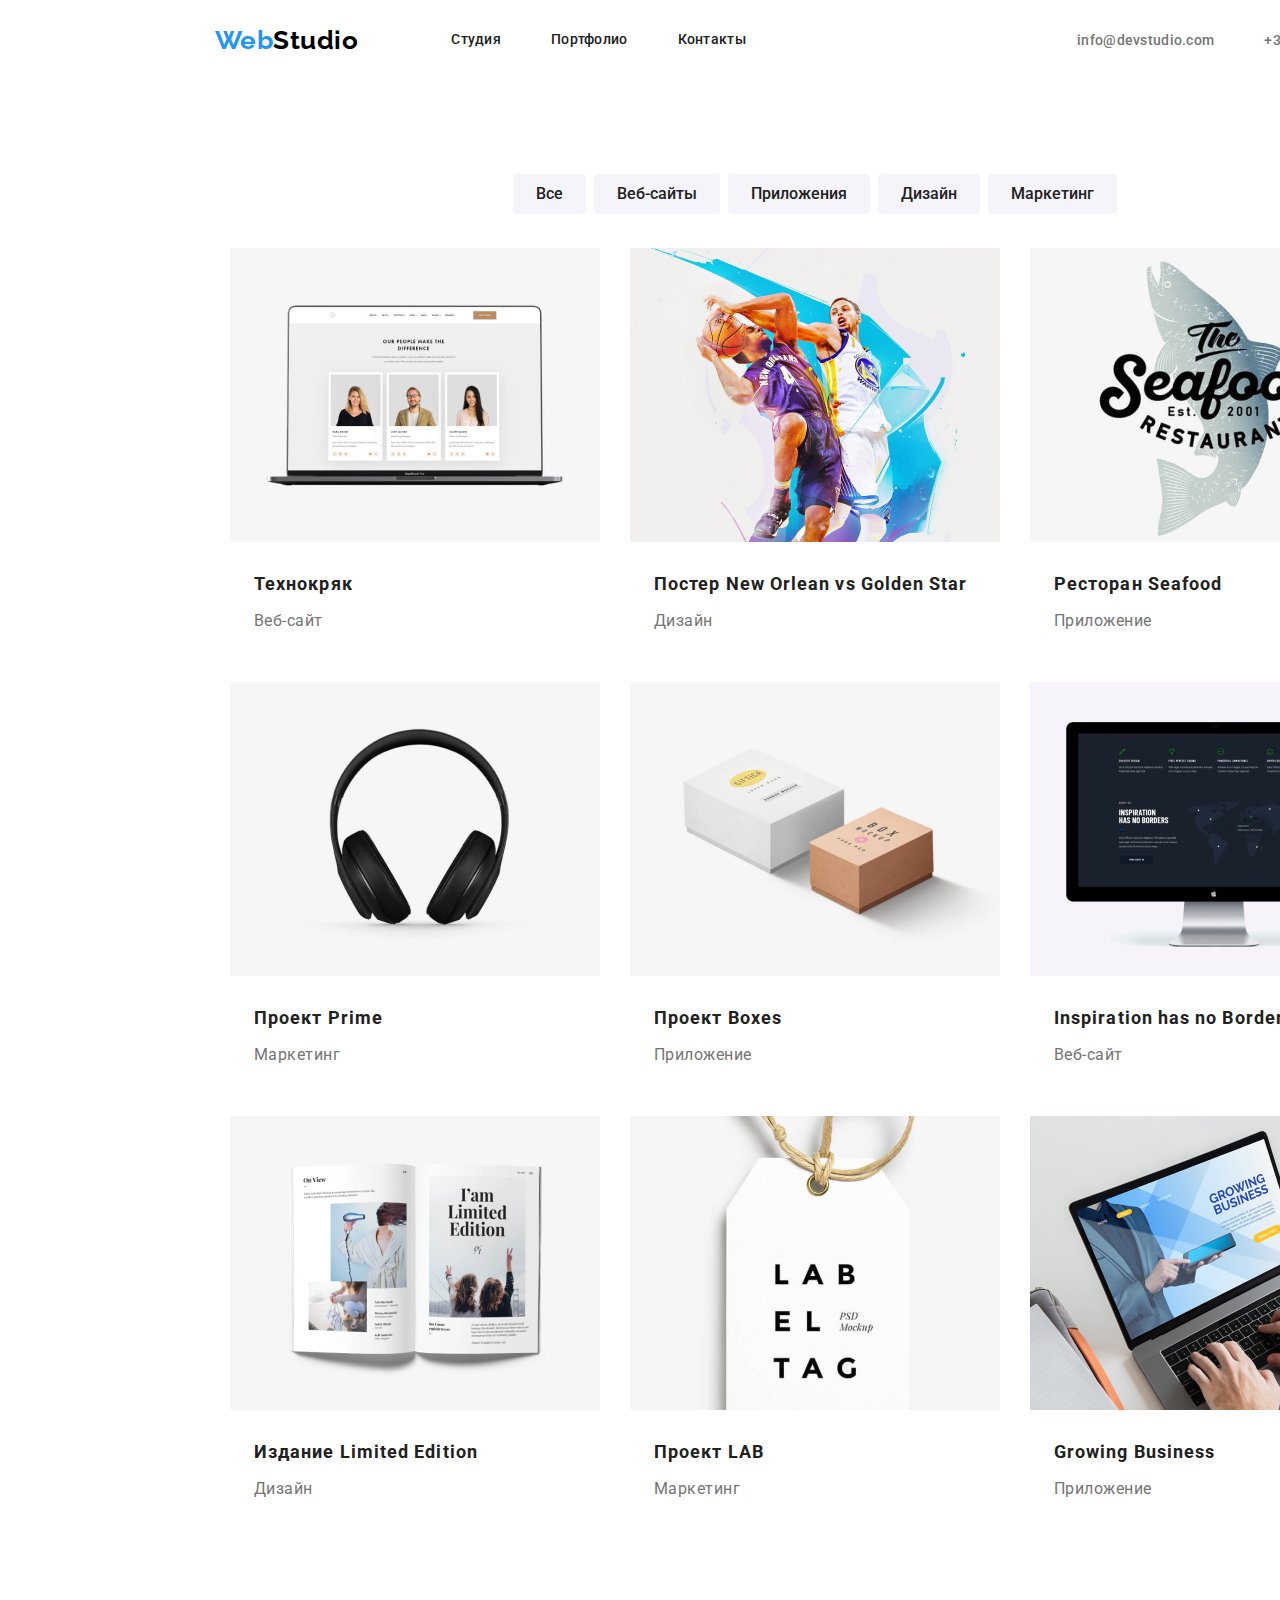
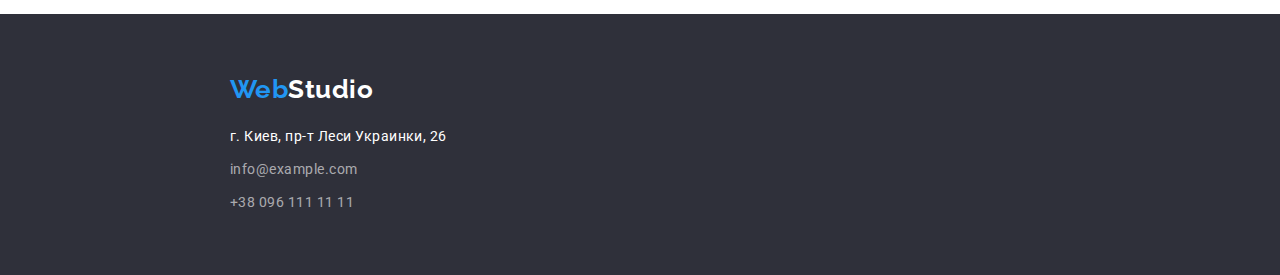
==== portfolio.html @ 3d1b394c "03-повне оформлення" ====
<!DOCTYPE html>
<html lang="ru">

<head>
    <meta charset="UTF-8">
    <meta http-equiv="X-UA-Compatible" content="IE=edge">
    <meta name="viewport" content="width=device-width, initial-scale=1.0">
    <title>Студия</title>
    <link rel="preconnect" href="https://fonts.googleapis.com">
    <link rel="preconnect" href="https://fonts.gstatic.com" crossorigin>
    <link
        href="https://fonts.googleapis.com/css2?family=Raleway:wght@700&family=Roboto:wght@400;500;700;900&display=swap"
        rel="stylesheet">
    <link rel="stylesheet"
        href="https://cdnjs.cloudflare.com/ajax/libs/modern-normalize/1.1.0/modern-normalize.min.css">
    <link rel="stylesheet" href="./css/styles.css">
</head>

<body>
    <!--Верхняя линия-->
    <header class="page-header">
        <div class="header">
            <nav class="navigation">
                <a class="logo-header" href="./index.html">
                    Web<span class="logo-black">Studio</span>
                </a>
                <ul class="site-nav">
                    <li class="item"> <a href="./index.html" class="link">Студия</a> </li>
                    <li class="item"> <a href="./portfolio.html" class="link">Портфолио</a> </li>
                    <li class="item"> <a href="" class="link">Контакты</a> </li>
                </ul>
            </nav>
            <ul class="contacts">
                <li class="item"> <a href="mailto:info@devstudio.com" class="link">info@devstudio.com</a> </li>

                <li class="item"> <a href="tel:+380961111111" class="link">+38 096 111 11 11</a> </li>
            </ul>
        </div>

    </header>
    <main>
        <section class="section">
            <div class="container">
        <h1 class="portfolio-title">Портфолио</h1>
            <!-- Кнопки -->
            <ul class="filters">
                <li class="item"><button class="button-filter" type="button">Все</button></li>
                <li class="item"><button class="button-filter" type="button">Веб-сайты</button></li>
                <li class="item"><button class="button-filter" type="button">Приложения</button></li>
                <li class="item"><button class="button-filter" type="button">Дизайн</button></li>
                <li class="item"><button class="button-filter" type="button">Маркетинг</button></li>
            </ul>
        <!-- Портфолио -->
        <ul class="portfolio-list">
            <li class="elements"> <img src="./images/technoquack.jpg" alt="Веб-сайт" width="370" height="294">
            <h2 class="title">Технокряк</h2>
            <p class="list">Веб-сайт</p> 
        </li>
            <li class="elements"> <img src="./images/neworlean-vs-golden-star.jpg" alt="Дизайн" width="370" height="294"> 
            <h2 class="title">Постер New Orlean vs Golden Star</h2>
            <p class="list">Дизайн</p>
            </li>
            <li class="elements"> <img src="./images/seafood.jpg" alt="Приложение" width="370" height="294"> 
            <h2 class="title">Ресторан Seafood</h2>
            <p class="list">Приложение</p>
            </li>
            <li class="elements"> <img src="./images/prime.jpg" alt="Маркетинг" width="370" height="294"> 
            <h2 class="title">Проект Prime</h2>
            <p class="list">Маркетинг</p>
            </li>
            <li class="elements"> <img src="./images/boxes.jpg" alt="Приложение" width="370" height="294"> 
            <h2 class="title">Проект Boxes</h2>
            <p class="list">Приложение</p>
            </li>
            <li class="elements"> <img src="./images/inspiration-has-no-borders.jpg" alt="Веб-сайт" width="370" height="294"> 
           <h2 class="title">Inspiration has no Borders</h2>
           <p class="list">Веб-сайт</p> 
            </li>
            <li class="elements"> <img src="./images/limited-edition.jpg" alt="Дизайн" width="370" height="294"> 
            <h2 class="title">Издание Limited Edition</h2>
            <p class="list">Дизайн</p>
            </li>
            <li class="elements"> <img src="./images/lab.jpg" alt="Маркетинг" width="370" height="294"> 
            <h2 class="title">Проект LAB</h2>
            <p class="list">Маркетинг</p>
            </li>
            <li class="elements"> <img src="./images/growing-business.jpg" alt="Приложение" width="370" height="294"> 
            <h2 class="title">Growing Business</h2>
            <p class="list">Приложение</p>
            </li>
        </ul>
        </div>
        </section>
    </main>
    
    <!--Подвал-->
    <footer class="page-footer">
        <div class="footer">
            <a class="logo-footer" href="./index.html">Web<span class="logo-white">Studio</span></a>
    
            <address>
                <ul class="address">
                    <li class="element">
                        <p class="title"> г. Киев, пр-т Леси Украинки, 26 </p>
                    </li>
                    <li class="element"> <a class="item" href="mailto:info@example.com">info@example.com</a> </li>
                    <li class="element"> <a class="item" href="tel:+380961111111">+38 096 111 11 11</a> </li>
                </ul>
            </address>
        </div>
    </footer>
    </body>
    
    </html>
---- css/styles.css ----
:root {
--primary-text-color: #757575;
--title-text-color: #212121;
--accent-color: #2196F3;
--background-black-color: #2F303A;
--main-bg-color: #FFFFFF;
--primary-bg-color: #F5F4FA;
}
 
/* body */

body {
    color: var(--title-text-color);
    background-color: var(--main-bg-color);

    font-family: 'Roboto',
    sans-serif;
    font-style: normal;
    letter-spacing: 0.03em;
}

/* header */

ul {
    list-style: none;
    padding-left: 0;
}

.page-header {
    width: 1600px;
    margin: 0 auto;
}

.header {
display: flex;
align-items: center;
justify-content: right;
padding: 0 15px;
 margin: 0 auto;
 width: 1200px;
}

.navigation {
    align-items: center;
    display: flex;
}


/* logo */

.logo-header {
color: var(--accent-color);
font-weight: 700;
font-family: 'Raleway',
sans-serif;
font-size: 26px;
line-height: 1.19;
text-decoration: none;
}

.logo-black {
    color: #000000;
}

/* site nav */

.site-nav {
    display: flex;
    margin-top: 0;
    margin-bottom: 0;
    margin-left: 93px;
}


.site-nav .item + .item {
    margin-left: 50px;
}

.site-nav .link {
    display: block;
    padding-top: 32px;
    padding-bottom: 32px;

    color: var(--title-text-color);
}

/* contacts */

.contacts {
    display: flex;
    padding: 0;
    margin-top: 0;
    margin-right: 0;
    margin-bottom: 0;
    margin-left: auto;
    padding-inline-start: 40px;
}

.contacts .item+.item {
    margin-left: 50px;
}

.contacts .link {
padding-top: 32px;
padding-bottom: 32px;

    color: var(--primary-text-color); 
}

/* site nav, contacts */

.site-nav .link,
.contacts .link {
font-weight: 500;
font-size: 14px;
line-height: 1.14;
letter-spacing: 0.02em;
text-decoration: none;
}

.site-nav .link:hover,
.site-nav .link:focus, 
.contacts .link:hover,
.site-nav .link:focus {
color: var(--accent-color);
}

/* hero */

.hero {
text-align: center;
padding: 200px 452px;
width: 1600px;
margin: 0 auto;

background: var(--background-black-color);
}

.hero-title {
width: 696px;
margin-top: 0;
margin-bottom: 30px;
margin-right: auto;
margin-left: auto;


    color: var(--main-bg-color);

    font-weight: 900;
    font-size: 44px;
    line-height: 1.36;
    text-transform: uppercase;
    letter-spacing: 0.06em;
   
}

/* button */

.button {
border-radius: 4px;
padding: 10px 32px;
border: 1px solid transparent;


color: var(--main-bg-color);
background-color: var(--accent-color);

font-family: inherit;
font-weight: 700;
font-size: 16px;
line-height: 1,88;
letter-spacing: 0.06em;
}

/* feature-list */

.section {
padding-top: 94px;
padding-right: 215px;
padding-bottom: 94px;
padding-left: 215px;
}

.container {
    padding: 0 15px;
    margin: 0 auto;
    width: 1200px;
    
}

.section-title {
margin-top: 0;
margin-bottom: 50px;
text-align: center;

    font-weight: 700;
    font-size: 36px;
    line-height: 1.17;
}

.feature-list {
    display: flex;
    margin-top: 0;
    margin-bottom: 0;
}

.feature-list .item {
min-width: 270px;
}

.feature-list .item+.item {
    margin-left: 30px;
}


.feature-list .title {
margin-top: 0;
margin-bottom: 10px;
   
font-weight: 700;
font-size: 14px;
line-height: 1.14;
text-transform: uppercase;

}

.feature-list .title-list {
    margin-top: 0;
    margin-bottom: 0;

    color: var(--primary-text-color);

    font-weight: 400;
    font-size: 14px;
    line-height: 1.71;
}

/* work list */

.section-work {
    width: 1600px;
    padding-top: 0;
    padding-right: 215px;
    padding-bottom: 0;
    padding-left: 215px;
    margin: 0 auto;
}

.work-list {
    display: flex;
    flex-wrap: wrap;
    margin-top: 0;
    margin-bottom: 0;
}

.work-list .item {
    width: calc((100% - 60px) / 3);

    margin-right: 30px;
    margin-bottom: 0;
}

.work-list .item:nth-child(3n) {
    margin-right: 0;
}
/* team */


.section-team {
    width: 1600px;
    padding-top: 0;
    padding-right: 215px;
    padding-bottom: 0;
    padding-left: 215px;
    margin: 0 auto;

background-color: var(--primary-bg-color);
}

.team {
    display: flex;
    flex-wrap: wrap;
    margin-top: 0;
    margin-bottom: 0;
}

.team-card {
width: calc((100% - 90px) / 4); 
margin-right: 30px;
margin-bottom: 0;

background-color: var(--main-bg-color);
}

.team-card:nth-child(4n) {
    margin-right: 0;
}

.team-image {
    margin-bottom: 30px;
}

.team .team-title {   
margin-top: 0;
margin-bottom: 10px;

    font-weight: 500;
    font-size: 16px;
    line-height: 1.19;
}

.team .team-list {
margin-top: 0;
margin-bottom: 30px;

    color: var(--primary-text-color);

    font-weight: 400;
    font-size: 16px;
    line-height: 1.19;
}

/* footer */

.page-footer {
width: 1600px;
margin: 0 auto;
padding-top: 60px;
padding-right: 1154px;
padding-bottom: 60px;
padding-left: 215px;

background-color: var(--background-black-color);
}

.footer {
padding: 0 15px;
margin: 0 auto;
width: 1200px;
}

.logo-footer {
color: var(--accent-color);
font-weight: 700;
font-family: 'Raleway',
sans-serif;
font-size: 26px;
line-height: 1.19;
text-decoration: none;
}

.logo-white {
    color: var(--main-bg-color);
}

.address {
margin-top: 20px;
margin-bottom: 0;
}

.address .element+.element {
margin-top: 9px;
}

.address .title,
.address .item {
    font-style: normal;
    font-weight: 400;
    font-size: 14px;
    line-height: 1.71;
    text-decoration: none;
}

.address .title {
margin: 0;

color: var(--main-bg-color);
}

.address .item {
margin: 0; 
color: rgba(255, 255, 255, 0.6);
}

.address .title:hover,
.address .title:focus,
.address .item:hover,
.address .item:focus {
    color: var(--accent-color);
}

/* portfolio */

/* butttons filtr */

.portfolio-title {
    margin-top: 0;
    margin-bottom: 0;
    text-align: center;
    display: none;
}

.filters {
    display: flex;
justify-content: center;
    padding-left: 0;
    padding-right: 0;
    margin-top: 0;
    margin-bottom: 34px;

    background-color: ;
}

.filters .item {
}

.filters .item+.item {
    margin-left: 8px;

}

.button-filter {
border-radius: 4px;
padding: 6px 22px;
border: 1px solid transparent;

color: var(--title-text-color);
background-color: var(--primary-bg-color);

font-family: inherit;
font-weight: 500;
font-size: 16px;
line-height: 1.62;

} 
 .button-filter:hover, .button-filter:focus {
    color: var(--main-bg-color);
    background-color: var(--accent-color);
}

/* portfolio-list */

.portfolio-list {
display: flex;
flex-wrap: wrap;
margin-top: 0;
margin-bottom: 0;
}

.portfolio-list .elements {
width: calc((100% - 60px) / 3);
height: 404px;
margin-right: 30px;
margin-bottom: 30px;
}

.portfolio-list .elements:nth-last-child(-n + 3) {
    margin-bottom: 0;
} 

.portfolio-list .elements:nth-child(3n) {
    margin-right: 0;
} 

.portfolio-list .title {
margin-top: 20px;
margin-right: 24px;
margin-bottom: 4px;
margin-left: 24px;

font-weight: 700;
font-size: 18px;
line-height: 2;
letter-spacing: 0.06em;
}

.portfolio-list .list {
margin-top: 0;
margin-right: 24px;
margin-bottom: 20px;
margin-left: 24px;

color: var(--primary-text-color);

font-weight: 400;
font-size: 16px;
line-height: 1.88;
}
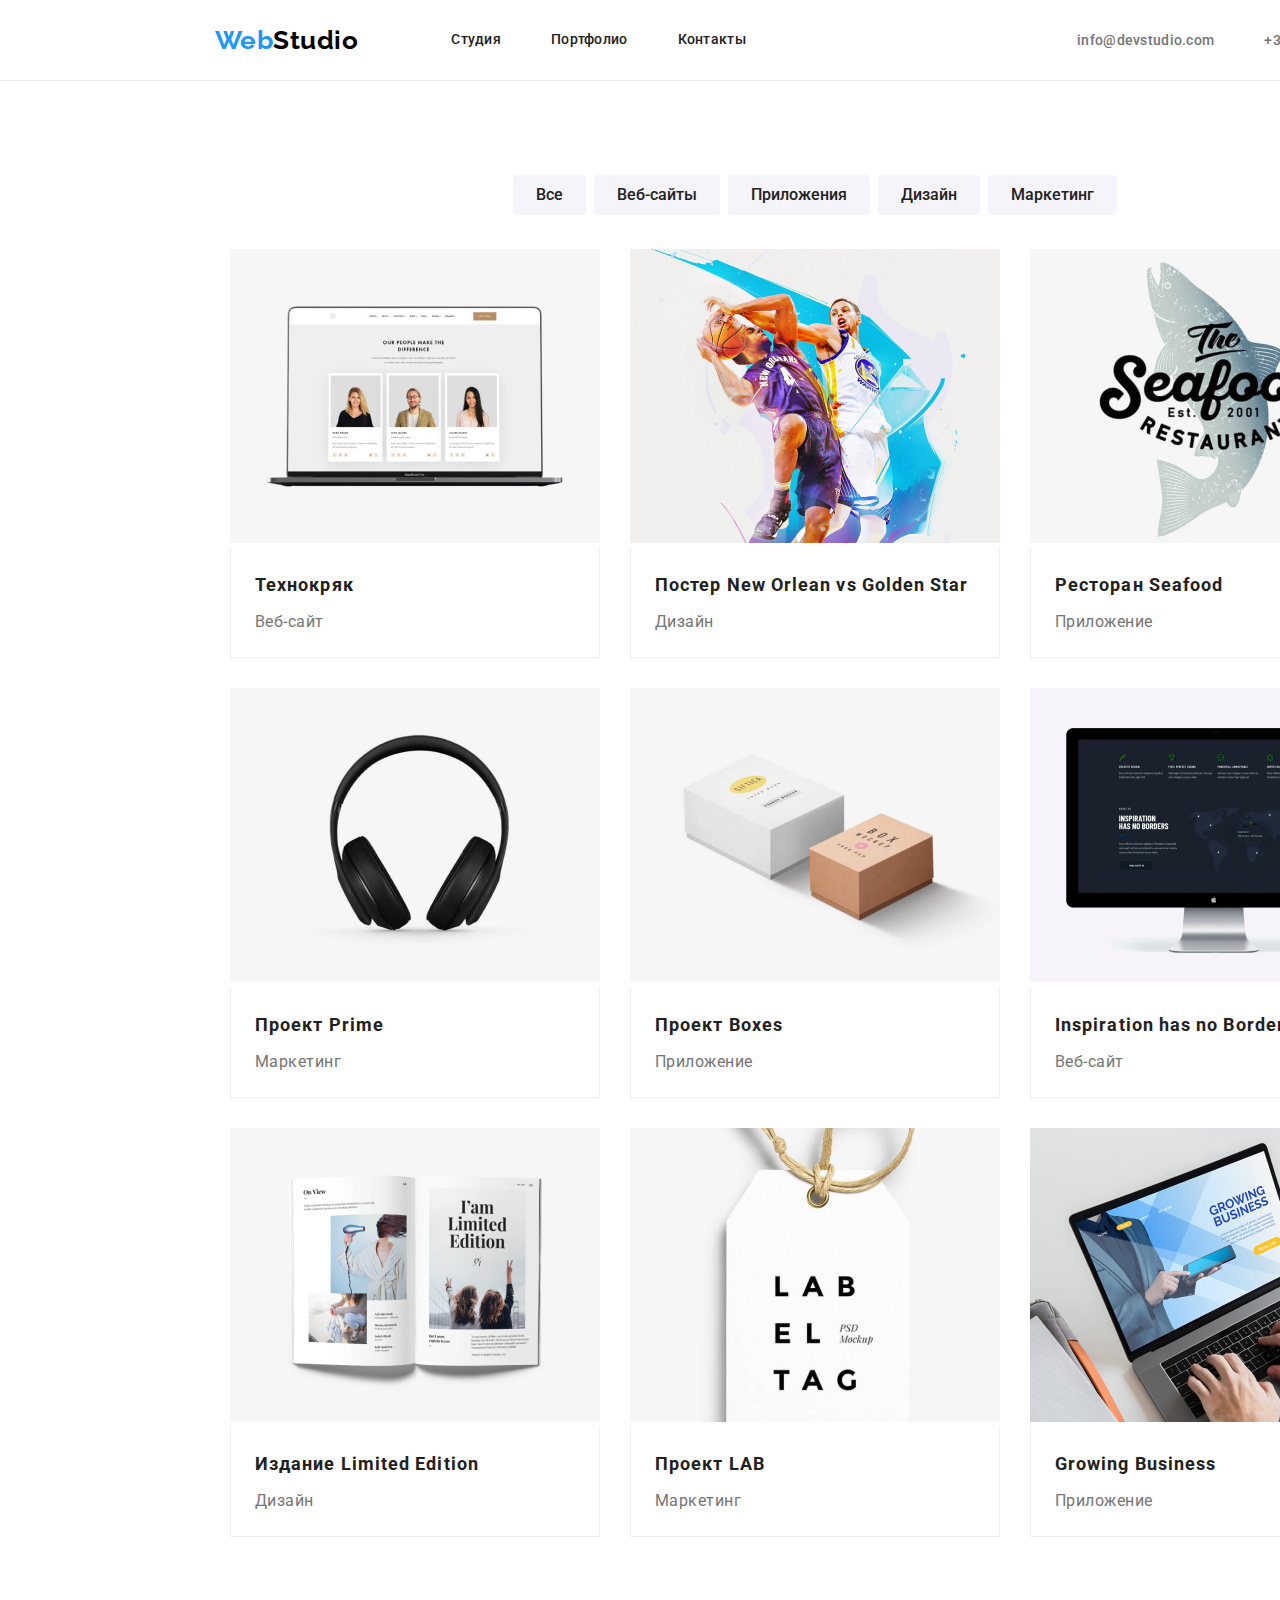
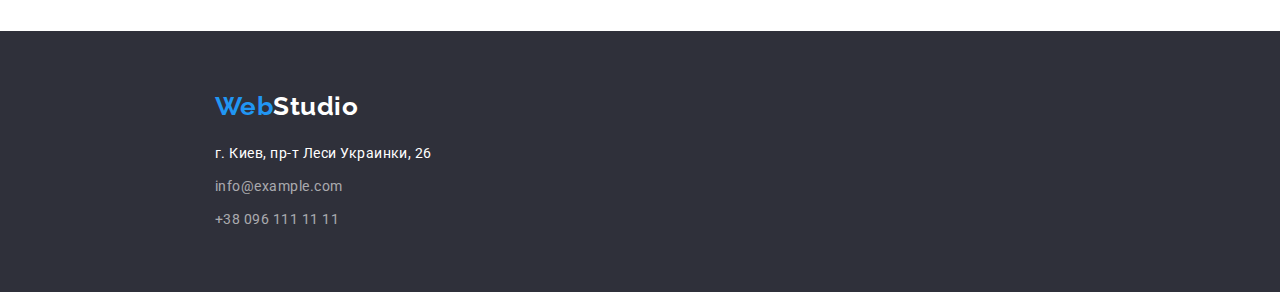
==== commit c568b648: "03-всі рамки" ====
--- a/portfolio.html
+++ b/portfolio.html
@@ -41,7 +41,7 @@
     <main>
         <section class="section">
             <div class="container">
-        <h1 class="portfolio-title">Портфолио</h1>
+        <h1 class="portfolio-title">Портфолио 2</h1>
             <!-- Кнопки -->
             <ul class="filters">
                 <li class="item"><button class="button-filter" type="button">Все</button></li>
@@ -53,40 +53,40 @@
         <!-- Портфолио -->
         <ul class="portfolio-list">
             <li class="elements"> <img src="./images/technoquack.jpg" alt="Веб-сайт" width="370" height="294">
-            <h2 class="title">Технокряк</h2>
-            <p class="list">Веб-сайт</p> 
-        </li>
+            <div class="container-title"> <h2 class="title">Технокряк</h2>
+            <p class="list">Веб-сайт</p> </div> 
+            </li>
             <li class="elements"> <img src="./images/neworlean-vs-golden-star.jpg" alt="Дизайн" width="370" height="294"> 
-            <h2 class="title">Постер New Orlean vs Golden Star</h2>
-            <p class="list">Дизайн</p>
+            <div class="container-title"> <h2 class="title">Постер New Orlean vs Golden Star</h2>
+            <p class="list">Дизайн</p> </div>  
             </li>
             <li class="elements"> <img src="./images/seafood.jpg" alt="Приложение" width="370" height="294"> 
-            <h2 class="title">Ресторан Seafood</h2>
-            <p class="list">Приложение</p>
+            <div class="container-title"> <h2 class="title">Ресторан Seafood</h2>
+            <p class="list">Приложение</p> </div>  
             </li>
             <li class="elements"> <img src="./images/prime.jpg" alt="Маркетинг" width="370" height="294"> 
-            <h2 class="title">Проект Prime</h2>
-            <p class="list">Маркетинг</p>
+            <div class="container-title"> <h2 class="title">Проект Prime</h2>   
+            <p class="list">Маркетинг</p> </div>
             </li>
             <li class="elements"> <img src="./images/boxes.jpg" alt="Приложение" width="370" height="294"> 
-            <h2 class="title">Проект Boxes</h2>
-            <p class="list">Приложение</p>
+            <div class="container-title"> <h2 class="title">Проект Boxes</h2>
+            <p class="list">Приложение</p> </div>  
             </li>
             <li class="elements"> <img src="./images/inspiration-has-no-borders.jpg" alt="Веб-сайт" width="370" height="294"> 
-           <h2 class="title">Inspiration has no Borders</h2>
-           <p class="list">Веб-сайт</p> 
+            <div class="container-title"> <h2 class="title">Inspiration has no Borders</h2>
+            <p class="list">Веб-сайт</p> </div>  
             </li>
             <li class="elements"> <img src="./images/limited-edition.jpg" alt="Дизайн" width="370" height="294"> 
-            <h2 class="title">Издание Limited Edition</h2>
-            <p class="list">Дизайн</p>
+            <div class="container-title"> <h2 class="title">Издание Limited Edition</h2>
+            <p class="list">Дизайн</p> </div>  
             </li>
             <li class="elements"> <img src="./images/lab.jpg" alt="Маркетинг" width="370" height="294"> 
-            <h2 class="title">Проект LAB</h2>
-            <p class="list">Маркетинг</p>
+            <div class="container-title"> <h2 class="title">Проект LAB</h2>
+            <p class="list">Маркетинг</p> </div> 
             </li>
             <li class="elements"> <img src="./images/growing-business.jpg" alt="Приложение" width="370" height="294"> 
-            <h2 class="title">Growing Business</h2>
-            <p class="list">Приложение</p>
+            <div class="container-title"> <h2 class="title">Growing Business</h2>
+            <p class="list">Приложение</p> </div> 
             </li>
         </ul>
         </div>
--- a/css/styles.css
+++ b/css/styles.css
@@ -29,6 +29,7 @@
 .page-header {
     width: 1600px;
     margin: 0 auto;
+    border-bottom: 1px solid #ECECEC;
 }
 
 .header {
@@ -175,10 +176,12 @@
 /* feature-list */
 
 .section {
+width: 1600px;
 padding-top: 94px;
 padding-right: 215px;
 padding-bottom: 94px;
 padding-left: 215px;
+margin: 0 auto;
 }
 
 .container {
@@ -241,7 +244,7 @@
     width: 1600px;
     padding-top: 0;
     padding-right: 215px;
-    padding-bottom: 0;
+    padding-bottom: 94px;
     padding-left: 215px;
     margin: 0 auto;
 }
@@ -263,14 +266,16 @@
 .work-list .item:nth-child(3n) {
     margin-right: 0;
 }
+
 /* team */
 
 
 .section-team {
+
     width: 1600px;
-    padding-top: 0;
+    padding-top: 94px;
     padding-right: 215px;
-    padding-bottom: 0;
+    padding-bottom: 94px;
     padding-left: 215px;
     margin: 0 auto;
 
@@ -332,13 +337,7 @@
 
 background-color: var(--background-black-color);
 }
-
-.footer {
-padding: 0 15px;
-margin: 0 auto;
-width: 1200px;
-}
-
+   
 .logo-footer {
 color: var(--accent-color);
 font-weight: 700;
@@ -447,26 +446,33 @@
 margin-bottom: 0;
 }
 
-.portfolio-list .elements {
+.elements {
 width: calc((100% - 60px) / 3);
-height: 404px;
 margin-right: 30px;
 margin-bottom: 30px;
 }
 
-.portfolio-list .elements:nth-last-child(-n + 3) {
+.elements:nth-last-child(-n + 3) {
     margin-bottom: 0;
 } 
 
-.portfolio-list .elements:nth-child(3n) {
+.elements:nth-child(3n) {
     margin-right: 0;
 } 
 
-.portfolio-list .title {
-margin-top: 20px;
-margin-right: 24px;
+.container-title {
+    padding: 20px 24px;
+    border-right: 1px solid #EEEEEE;
+    border-bottom: 1px solid #EEEEEE;
+    border-left: 1px solid #EEEEEE;
+}
+
+.container-title > .title {
+margin-top: 0;
+margin-right: 0;
 margin-bottom: 4px;
-margin-left: 24px;
+margin-left: o;
+
 
 font-weight: 700;
 font-size: 18px;
@@ -474,11 +480,8 @@
 letter-spacing: 0.06em;
 }
 
-.portfolio-list .list {
-margin-top: 0;
-margin-right: 24px;
-margin-bottom: 20px;
-margin-left: 24px;
+.container-title > .list {
+margin: 0;
 
 color: var(--primary-text-color);
 
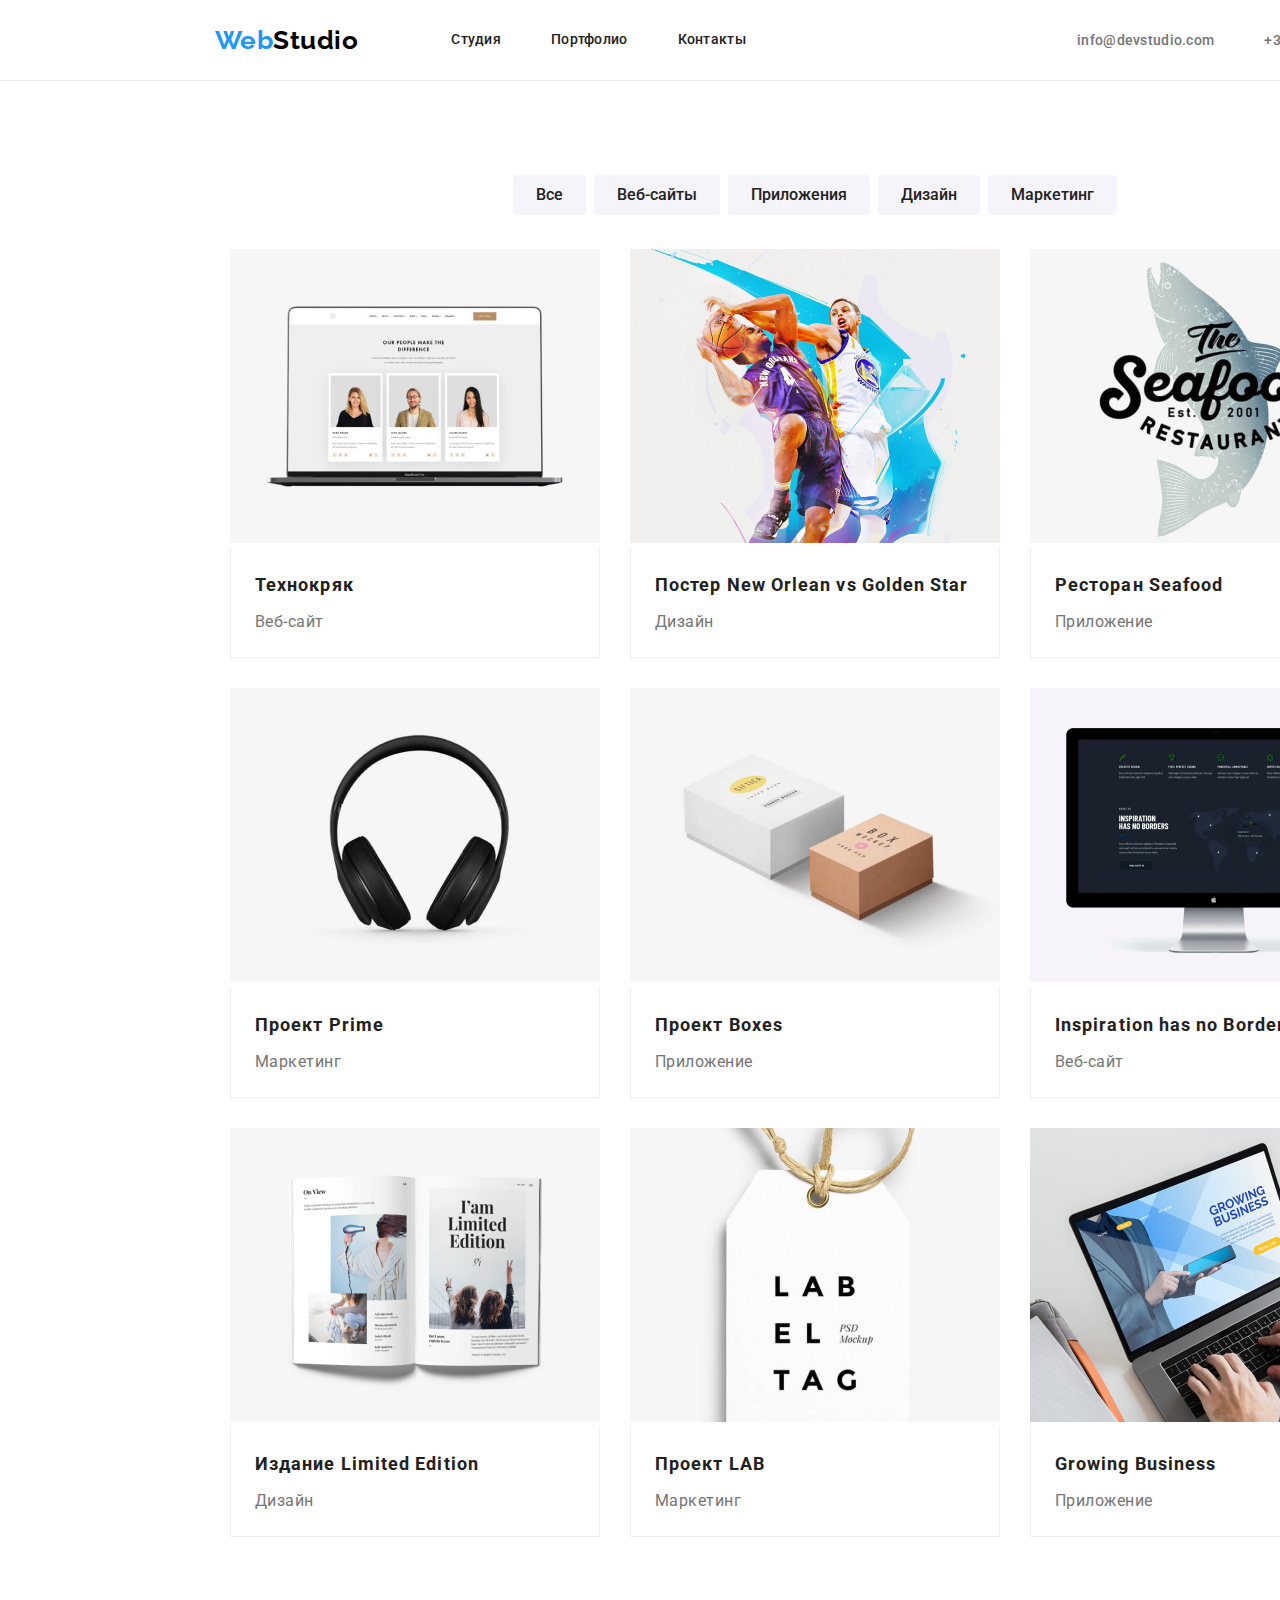
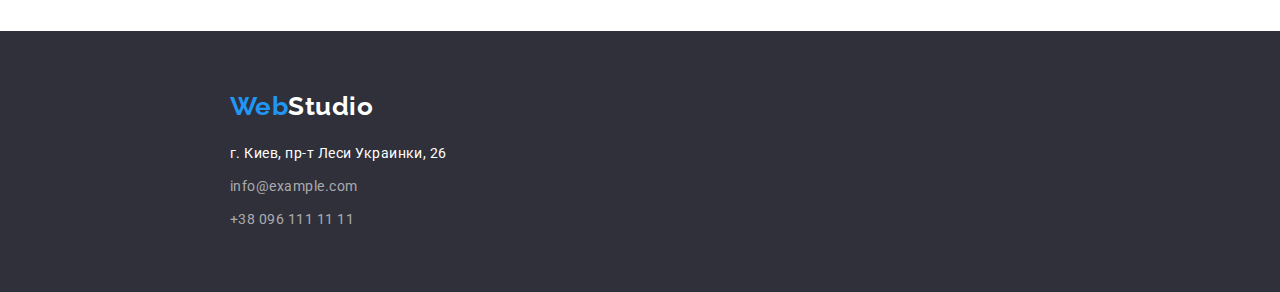
==== commit 819e021b: "03-зміни наша команда" ====
--- a/portfolio.html
+++ b/portfolio.html
@@ -41,7 +41,7 @@
     <main>
         <section class="section">
             <div class="container">
-        <h1 class="portfolio-title">Портфолио 2</h1>
+        <h1 class="title-hidden">Портфолио</h1>
             <!-- Кнопки -->
             <ul class="filters">
                 <li class="item"><button class="button-filter" type="button">Все</button></li>
@@ -95,7 +95,7 @@
     
     <!--Подвал-->
     <footer class="page-footer">
-        <div class="footer">
+        <div class="container">
             <a class="logo-footer" href="./index.html">Web<span class="logo-white">Studio</span></a>
     
             <address>
--- a/css/styles.css
+++ b/css/styles.css
@@ -271,7 +271,6 @@
 
 
 .section-team {
-
     width: 1600px;
     padding-top: 94px;
     padding-right: 215px;
@@ -283,6 +282,7 @@
 }
 
 .team {
+    text-align: center;
     display: flex;
     flex-wrap: wrap;
     margin-top: 0;
@@ -290,6 +290,7 @@
 }
 
 .team-card {
+
 width: calc((100% - 90px) / 4); 
 margin-right: 30px;
 margin-bottom: 0;
@@ -301,13 +302,12 @@
     margin-right: 0;
 }
 
-.team-image {
-    margin-bottom: 30px;
-}
 
 .team .team-title {   
-margin-top: 0;
+margin-top: 30px;
 margin-bottom: 10px;
+
+
 
     font-weight: 500;
     font-size: 16px;
@@ -392,7 +392,7 @@
 
 /* butttons filtr */
 
-.portfolio-title {
+.title-hidden {
     margin-top: 0;
     margin-bottom: 0;
     text-align: center;
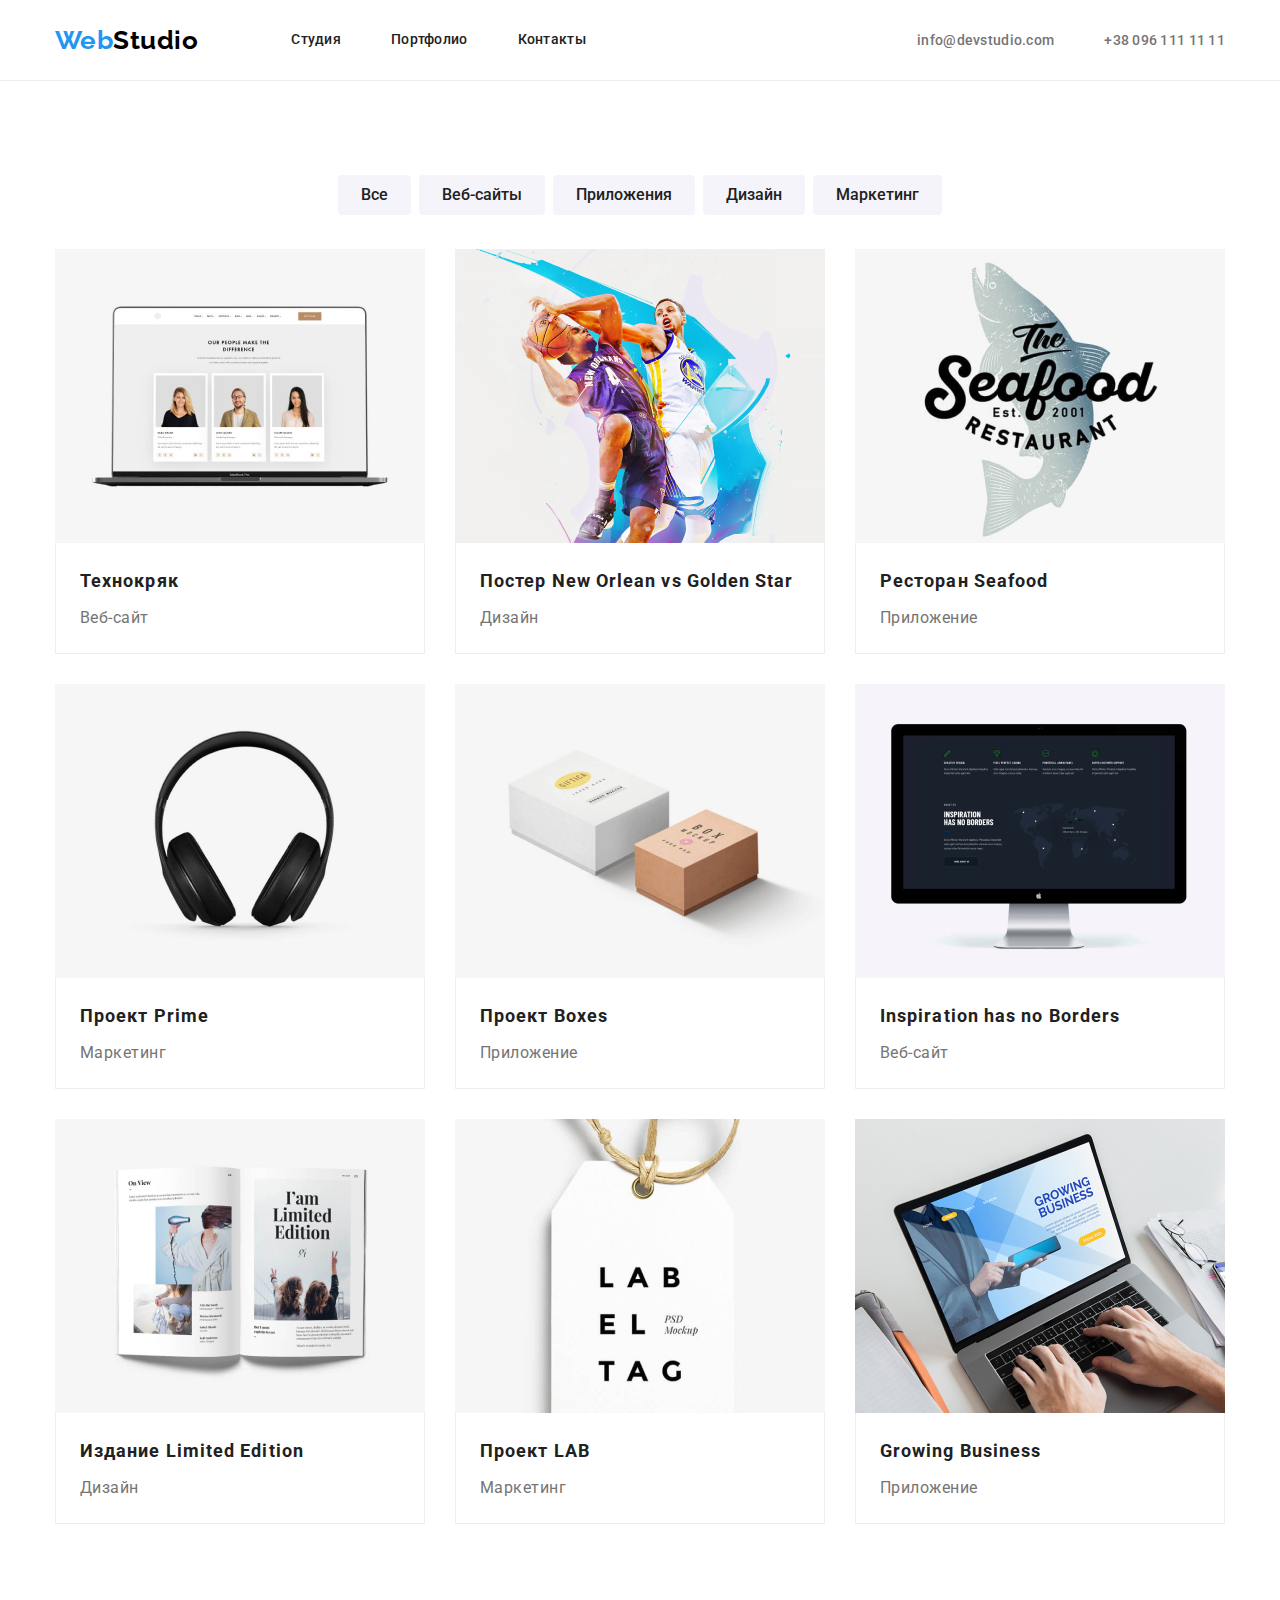
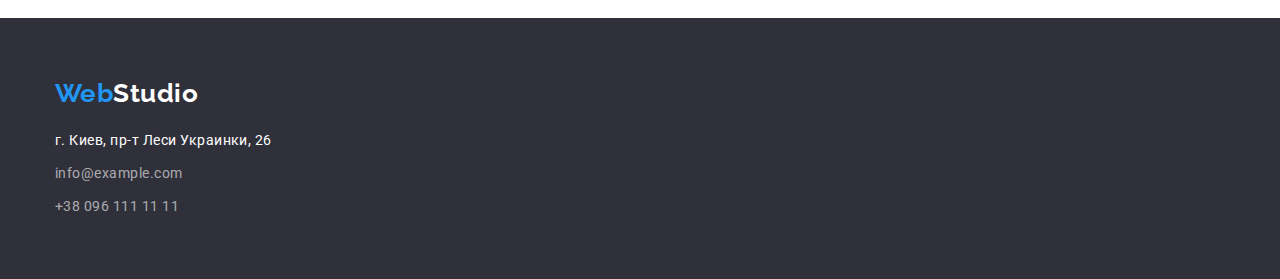
==== commit 38b41f8e: "03-марджини і падінги виправлення" ====
--- a/portfolio.html
+++ b/portfolio.html
@@ -19,22 +19,25 @@
 <body>
     <!--Верхняя линия-->
     <header class="page-header">
-        <div class="header">
-            <nav class="navigation">
-                <a class="logo-header" href="./index.html">
-                    Web<span class="logo-black">Studio</span>
-                </a>
-                <ul class="site-nav">
-                    <li class="item"> <a href="./index.html" class="link">Студия</a> </li>
-                    <li class="item"> <a href="./portfolio.html" class="link">Портфолио</a> </li>
-                    <li class="item"> <a href="" class="link">Контакты</a> </li>
+        <div class="container">
+            <div class="header">
+                <nav class="navigation">
+                    <a class="logo-header" href="./index.html">
+                        Web<span class="logo-black">Studio</span>
+                    </a>
+                    <ul class="site-nav">
+                        <li class="item"> <a href="./index.html" class="link">Студия</a> </li>
+                        <li class="item"> <a href="./portfolio.html" class="link">Портфолио</a> </li>
+                        <li class="item"> <a href="" class="link">Контакты</a> </li>
+                    </ul>
+                </nav>
+                <ul class="contacts">
+                    <li class="item"> <a href="mailto:info@devstudio.com" class="link">info@devstudio.com</a> </li>
+
+                    <li class="item"> <a href="tel:+380961111111" class="link">+38 096 111 11 11</a> </li>
                 </ul>
-            </nav>
-            <ul class="contacts">
-                <li class="item"> <a href="mailto:info@devstudio.com" class="link">info@devstudio.com</a> </li>
+            </div>
 
-                <li class="item"> <a href="tel:+380961111111" class="link">+38 096 111 11 11</a> </li>
-            </ul>
         </div>
 
     </header>
--- a/css/styles.css
+++ b/css/styles.css
@@ -12,7 +12,6 @@
 body {
     color: var(--title-text-color);
     background-color: var(--main-bg-color);
-
     font-family: 'Roboto',
     sans-serif;
     font-style: normal;
@@ -21,36 +20,58 @@
 
 /* header */
 
+h1,
+h2,
+h3,
+h4,
+h5,
+h6,
+p {
+margin: 0;
+padding: 0;
+
+}
+
+
 ul {
-    list-style: none;
-    padding-left: 0;
+list-style: none;
+padding-left: 0;
+margin-top: 0;
+margin-bottom: 0;
+}
+
+img {
+display: block;
+max-width: 100%;
+height: auto;
 }
 
 .page-header {
-    width: 1600px;
-    margin: 0 auto;
-    border-bottom: 1px solid #ECECEC;
+border-bottom: 1px solid #ECECEC;
+}
+
+.container {
+padding: 0 15px;
+margin: 0 auto;
+width: 1200px;
 }
 
 .header {
 display: flex;
 align-items: center;
 justify-content: right;
-padding: 0 15px;
- margin: 0 auto;
- width: 1200px;
 }
 
 .navigation {
-    align-items: center;
-    display: flex;
-}
-
+align-items: center;
+display: flex;
+}
 
 /* logo */
 
 .logo-header {
 color: var(--accent-color);
+
 font-weight: 700;
 font-family: 'Raleway',
 sans-serif;
@@ -60,52 +81,43 @@
 }
 
 .logo-black {
-    color: #000000;
+color: #000000;
 }
 
 /* site nav */
 
 .site-nav {
-    display: flex;
-    margin-top: 0;
-    margin-bottom: 0;
-    margin-left: 93px;
+display: flex;
+margin-left: 93px;
 }
 
 
 .site-nav .item + .item {
-    margin-left: 50px;
+margin-left: 50px;
 }
 
 .site-nav .link {
-    display: block;
-    padding-top: 32px;
-    padding-bottom: 32px;
-
-    color: var(--title-text-color);
+display: block;
+padding: 32px 0;
+
+color: var(--title-text-color);
 }
 
 /* contacts */
 
 .contacts {
-    display: flex;
-    padding: 0;
-    margin-top: 0;
-    margin-right: 0;
-    margin-bottom: 0;
-    margin-left: auto;
-    padding-inline-start: 40px;
+display: flex;
+margin-left: auto;
 }
 
 .contacts .item+.item {
-    margin-left: 50px;
+margin-left: 50px;
 }
 
 .contacts .link {
-padding-top: 32px;
-padding-bottom: 32px;
-
-    color: var(--primary-text-color); 
+padding: 32px 0;
+
+color: var(--primary-text-color); 
 }
 
 /* site nav, contacts */
@@ -130,29 +142,24 @@
 
 .hero {
 text-align: center;
-padding: 200px 452px;
-width: 1600px;
-margin: 0 auto;
-
+padding: 200px 0;
 background: var(--background-black-color);
 }
 
 .hero-title {
 width: 696px;
-margin-top: 0;
 margin-bottom: 30px;
 margin-right: auto;
 margin-left: auto;
 
 
-    color: var(--main-bg-color);
-
-    font-weight: 900;
-    font-size: 44px;
-    line-height: 1.36;
-    text-transform: uppercase;
-    letter-spacing: 0.06em;
-   
+color: var(--main-bg-color);
+
+font-weight: 900;
+font-size: 44px;
+line-height: 1.36;
+text-transform: uppercase;
+letter-spacing: 0.06em;
 }
 
 /* button */
@@ -169,42 +176,29 @@
 font-family: inherit;
 font-weight: 700;
 font-size: 16px;
-line-height: 1,88;
+line-height: 1.88;
 letter-spacing: 0.06em;
 }
 
+.button:hover, .button:focus {
+color: var(--main-bg-color);
+background-color: #188CE8;
+}
+
 /* feature-list */
 
 .section {
-width: 1600px;
 padding-top: 94px;
-padding-right: 215px;
 padding-bottom: 94px;
-padding-left: 215px;
-margin: 0 auto;
-}
-
-.container {
-    padding: 0 15px;
-    margin: 0 auto;
-    width: 1200px;
-    
-}
-
-.section-title {
-margin-top: 0;
-margin-bottom: 50px;
+}
+
+.title-hidden {  
 text-align: center;
-
-    font-weight: 700;
-    font-size: 36px;
-    line-height: 1.17;
+display: none;
 }
 
 .feature-list {
-    display: flex;
-    margin-top: 0;
-    margin-bottom: 0;
+display: flex;
 }
 
 .feature-list .item {
@@ -212,94 +206,78 @@
 }
 
 .feature-list .item+.item {
-    margin-left: 30px;
+margin-left: 30px;
 }
 
 
 .feature-list .title {
-margin-top: 0;
 margin-bottom: 10px;
    
 font-weight: 700;
 font-size: 14px;
 line-height: 1.14;
 text-transform: uppercase;
-
 }
 
 .feature-list .title-list {
-    margin-top: 0;
-    margin-bottom: 0;
-
-    color: var(--primary-text-color);
-
-    font-weight: 400;
-    font-size: 14px;
-    line-height: 1.71;
+color: var(--primary-text-color);
+
+font-weight: 400;
+font-size: 14px;
+line-height: 1.71;
 }
 
 /* work list */
 
 .section-work {
-    width: 1600px;
-    padding-top: 0;
-    padding-right: 215px;
-    padding-bottom: 94px;
-    padding-left: 215px;
-    margin: 0 auto;
+padding-top: 0;
+}
+
+.section-title {
+margin-bottom: 50px;
+text-align: center;
+
+font-weight: 700;
+font-size: 36px;
+line-height: 1.17;
 }
 
 .work-list {
-    display: flex;
-    flex-wrap: wrap;
-    margin-top: 0;
-    margin-bottom: 0;
+display: flex;
+flex-wrap: wrap;
 }
 
 .work-list .item {
-    width: calc((100% - 60px) / 3);
-
-    margin-right: 30px;
-    margin-bottom: 0;
+flex-basis: calc((100% - 60px) / 3);
+margin-right: 30px;
 }
 
 .work-list .item:nth-child(3n) {
-    margin-right: 0;
+margin-right: 0;
 }
 
 /* team */
 
 
 .section-team {
-    width: 1600px;
-    padding-top: 94px;
-    padding-right: 215px;
-    padding-bottom: 94px;
-    padding-left: 215px;
-    margin: 0 auto;
-
 background-color: var(--primary-bg-color);
 }
 
 .team {
-    text-align: center;
-    display: flex;
-    flex-wrap: wrap;
-    margin-top: 0;
-    margin-bottom: 0;
+text-align: center;
+display: flex;
+flex-wrap: wrap;
 }
 
 .team-card {
-
-width: calc((100% - 90px) / 4); 
+flex-basis: calc((100% - 90px) / 4); 
 margin-right: 30px;
-margin-bottom: 0;
 
 background-color: var(--main-bg-color);
 }
 
 .team-card:nth-child(4n) {
-    margin-right: 0;
+margin-right: 0;
 }
 
 
@@ -307,39 +285,32 @@
 margin-top: 30px;
 margin-bottom: 10px;
 
-
-
-    font-weight: 500;
-    font-size: 16px;
-    line-height: 1.19;
+font-weight: 500;
+font-size: 16px;
+line-height: 1.19;
 }
 
 .team .team-list {
-margin-top: 0;
 margin-bottom: 30px;
 
-    color: var(--primary-text-color);
-
-    font-weight: 400;
-    font-size: 16px;
-    line-height: 1.19;
+color: var(--primary-text-color);
+
+font-weight: 400;
+font-size: 16px;
+line-height: 1.19;
 }
 
 /* footer */
 
 .page-footer {
-width: 1600px;
-margin: 0 auto;
-padding-top: 60px;
-padding-right: 1154px;
-padding-bottom: 60px;
-padding-left: 215px;
+padding: 60px 0;
 
 background-color: var(--background-black-color);
 }
    
 .logo-footer {
 color: var(--accent-color);
+
 font-weight: 700;
 font-family: 'Raleway',
 sans-serif;
@@ -349,12 +320,11 @@
 }
 
 .logo-white {
-    color: var(--main-bg-color);
+color: var(--main-bg-color);
 }
 
 .address {
 margin-top: 20px;
-margin-bottom: 0;
 }
 
 .address .element+.element {
@@ -363,21 +333,18 @@
 
 .address .title,
 .address .item {
-    font-style: normal;
-    font-weight: 400;
-    font-size: 14px;
-    line-height: 1.71;
-    text-decoration: none;
+font-style: normal;
+font-weight: 400;
+font-size: 14px;
+line-height: 1.71;
+text-decoration: none;
 }
 
 .address .title {
-margin: 0;
-
-color: var(--main-bg-color);
-}
-
-.address .item {
-margin: 0; 
+color: var(--main-bg-color);
+}
+
+.address .item { 
 color: rgba(255, 255, 255, 0.6);
 }
 
@@ -392,30 +359,15 @@
 
 /* butttons filtr */
 
-.title-hidden {
-    margin-top: 0;
-    margin-bottom: 0;
-    text-align: center;
-    display: none;
-}
-
 .filters {
-    display: flex;
+display: flex;
 justify-content: center;
-    padding-left: 0;
-    padding-right: 0;
-    margin-top: 0;
-    margin-bottom: 34px;
-
-    background-color: ;
-}
-
-.filters .item {
-}
+margin-bottom: 34px;
+}
+
 
 .filters .item+.item {
-    margin-left: 8px;
-
+margin-left: 8px;
 }
 
 .button-filter {
@@ -430,11 +382,11 @@
 font-weight: 500;
 font-size: 16px;
 line-height: 1.62;
-
 } 
+
  .button-filter:hover, .button-filter:focus {
-    color: var(--main-bg-color);
-    background-color: var(--accent-color);
+color: var(--main-bg-color);
+background-color: var(--accent-color);
 }
 
 /* portfolio-list */
@@ -442,37 +394,33 @@
 .portfolio-list {
 display: flex;
 flex-wrap: wrap;
-margin-top: 0;
+margin-left: -30px;
+margin-top: -30px;
+}
+
+.elements {
+flex-basis: calc(100% / 3 -30px);
+margin-left: 30px;
+margin-top: 30px;
+}
+
+/* .elements:nth-last-child(-n + 3) {
 margin-bottom: 0;
-}
-
-.elements {
-width: calc((100% - 60px) / 3);
-margin-right: 30px;
-margin-bottom: 30px;
-}
-
-.elements:nth-last-child(-n + 3) {
-    margin-bottom: 0;
 } 
 
 .elements:nth-child(3n) {
-    margin-right: 0;
-} 
+margin-right: 0;
+}  */
 
 .container-title {
-    padding: 20px 24px;
-    border-right: 1px solid #EEEEEE;
-    border-bottom: 1px solid #EEEEEE;
-    border-left: 1px solid #EEEEEE;
+padding: 20px 24px;
+border-right: 1px solid #EEEEEE;
+border-bottom: 1px solid #EEEEEE;
+border-left: 1px solid #EEEEEE;
 }
 
 .container-title > .title {
-margin-top: 0;
-margin-right: 0;
 margin-bottom: 4px;
-margin-left: o;
-
 
 font-weight: 700;
 font-size: 18px;
@@ -481,8 +429,6 @@
 }
 
 .container-title > .list {
-margin: 0;
-
 color: var(--primary-text-color);
 
 font-weight: 400;
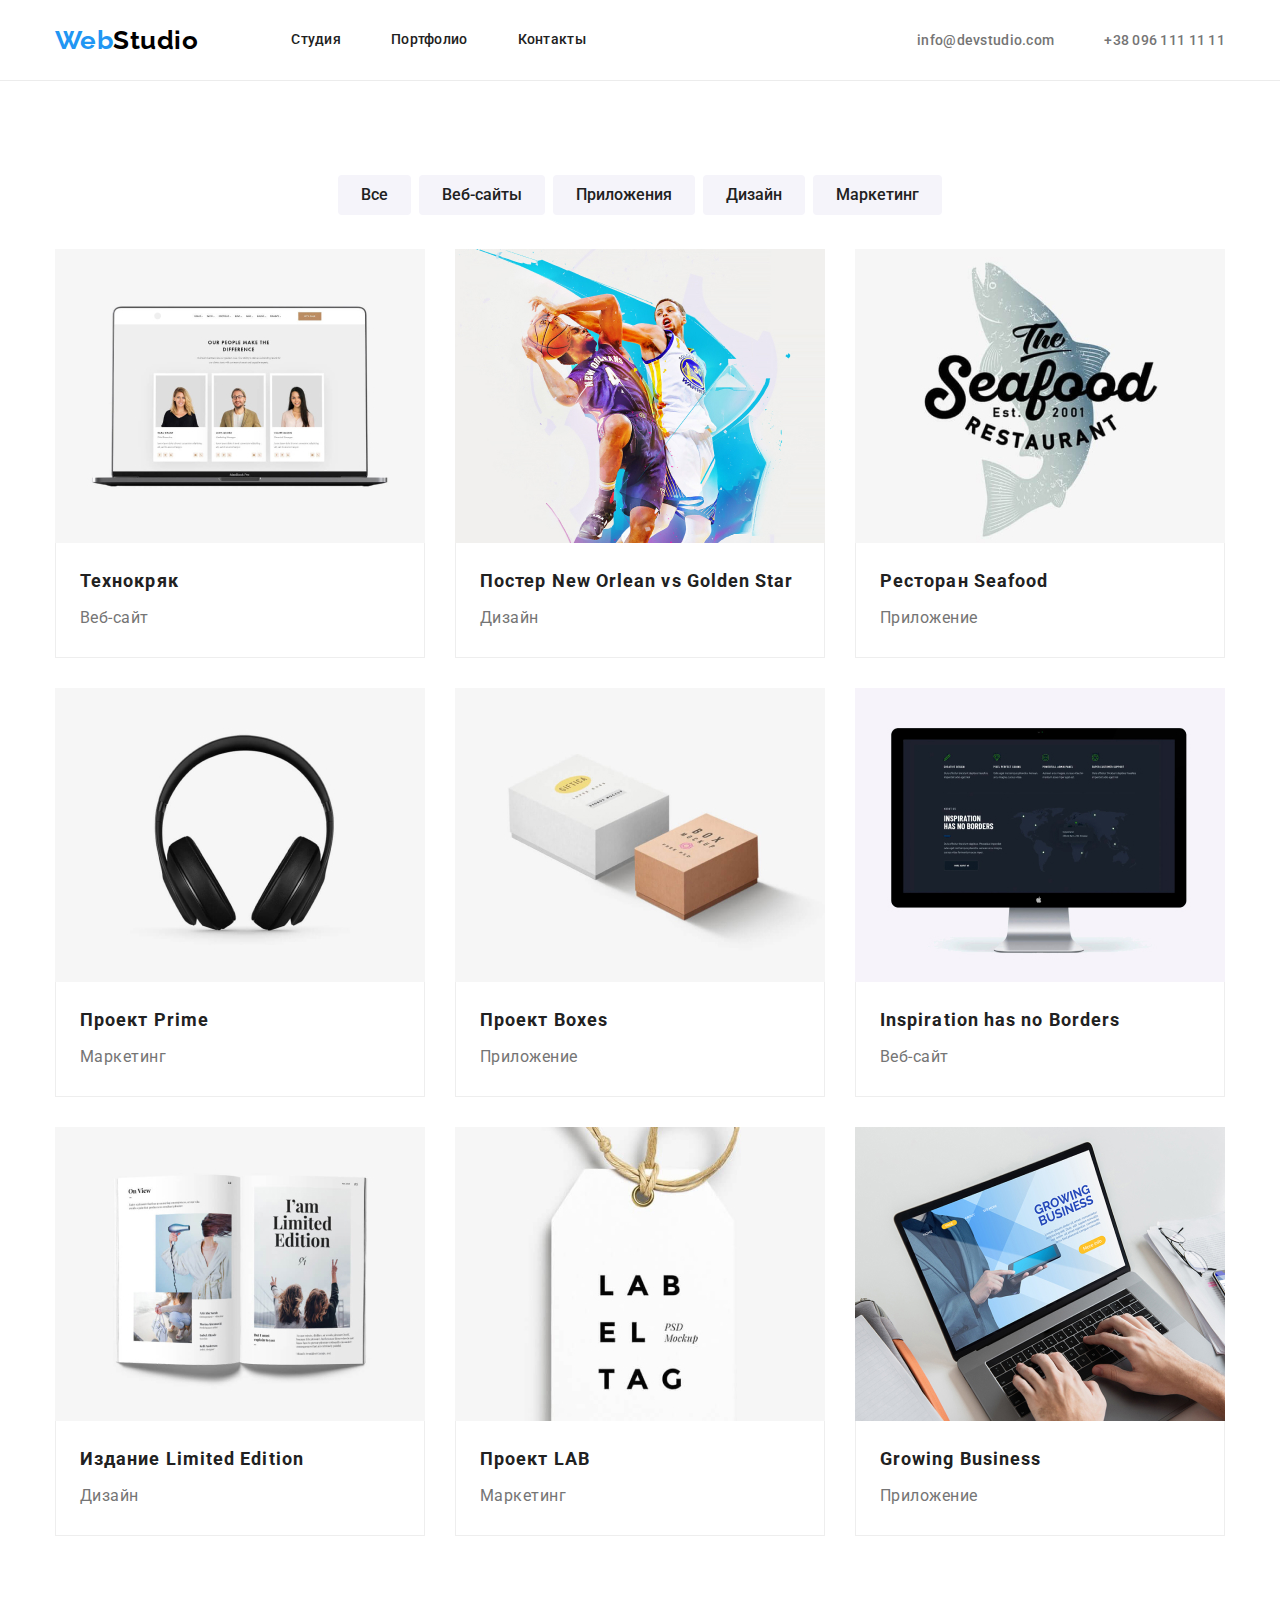
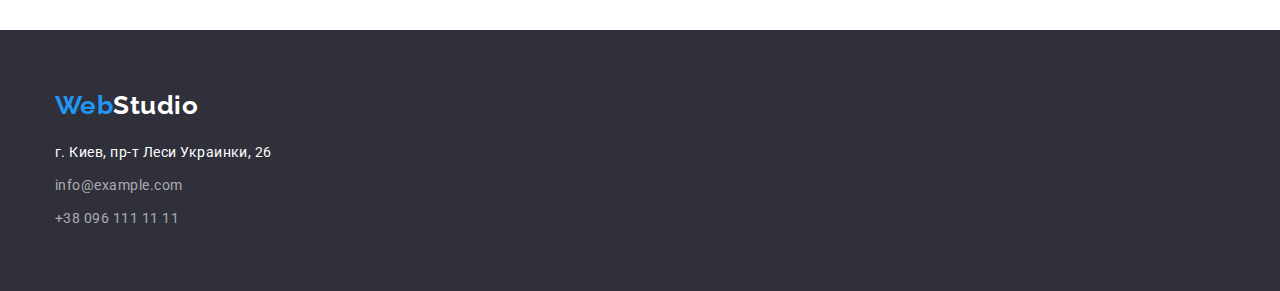
==== commit 380102c1: "03- падінги в карточках" ====
--- a/portfolio.html
+++ b/portfolio.html
@@ -95,7 +95,6 @@
         </div>
         </section>
     </main>
-    
     <!--Подвал-->
     <footer class="page-footer">
         <div class="container">
--- a/css/styles.css
+++ b/css/styles.css
@@ -413,14 +413,16 @@
 }  */
 
 .container-title {
-padding: 20px 24px;
+padding-top: 20px;
+padding-right: 24px;
+padding-bottom: 24px;
+padding-left: 24px;
 border-right: 1px solid #EEEEEE;
 border-bottom: 1px solid #EEEEEE;
 border-left: 1px solid #EEEEEE;
 }
 
 .container-title > .title {
-margin-bottom: 4px;
 
 font-weight: 700;
 font-size: 18px;
@@ -429,6 +431,8 @@
 }
 
 .container-title > .list {
+margin-top: 4px;
+
 color: var(--primary-text-color);
 
 font-weight: 400;
